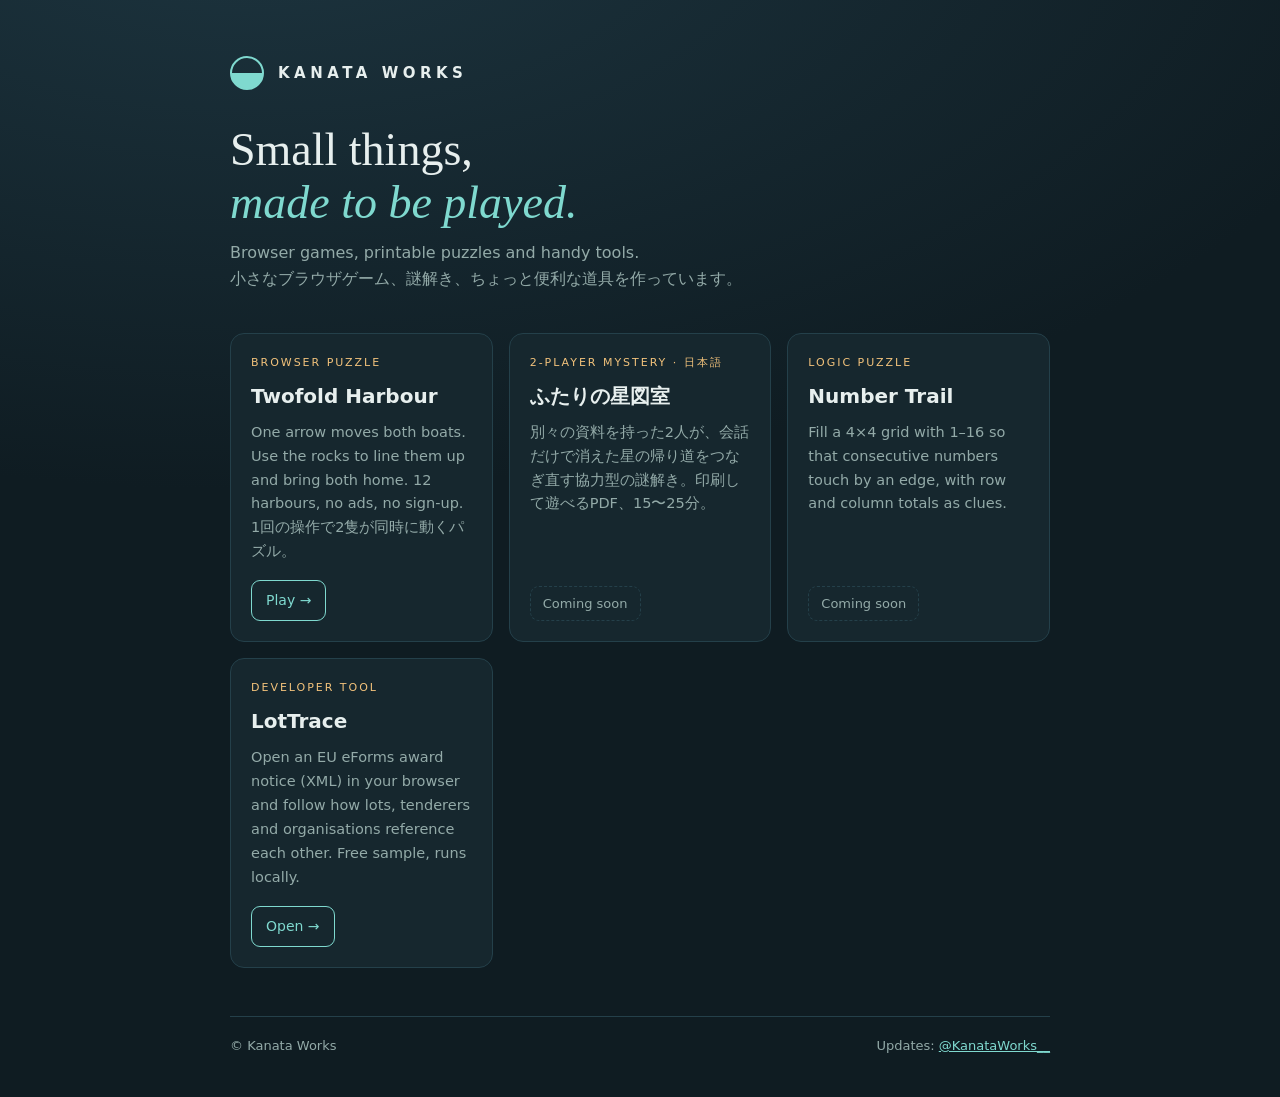
==== index.html @ 628b3748 "Add Kanata Works hub page" ====
<!doctype html>
<html lang="ja">
<head>
<meta charset="utf-8">
<meta name="viewport" content="width=device-width, initial-scale=1">
<title>Kanata Works — small games, puzzles & tools</title>
<meta name="description" content="Kanata Works: small browser games, printable puzzles and handy tools. 小さなブラウザゲーム・謎解き・ツールを作っています。">
<meta property="og:title" content="Kanata Works">
<meta property="og:description" content="Small browser games, printable puzzles and handy tools.">
<style>
:root{--bg:#0f1c22;--card:#16272e;--line:#24404a;--fg:#e7efee;--mute:#93aaa8;--accent:#7fd9cf;--amber:#f2c27b}
*{box-sizing:border-box}
body{margin:0;background:radial-gradient(1200px 600px at 20% -10%,#1d3540,var(--bg));color:var(--fg);font:16px/1.65 system-ui,-apple-system,"Segoe UI","Hiragino Sans","Noto Sans JP",sans-serif;min-height:100vh}
main{max-width:860px;margin:0 auto;padding:56px 20px 40px}
header{display:flex;align-items:center;gap:14px;margin-bottom:8px}
.mark{width:34px;height:34px;border-radius:50%;background:linear-gradient(180deg,transparent 50%,var(--accent) 50%);border:2px solid var(--accent)}
h1{font-size:15px;letter-spacing:.3em;margin:0;font-weight:700}
.lead{font-family:Georgia,"Times New Roman",serif;font-size:clamp(30px,6vw,46px);line-height:1.15;margin:34px 0 10px}
.lead em{color:var(--accent)}
.sub{color:var(--mute);margin:0 0 40px}
.grid{display:grid;grid-template-columns:repeat(auto-fit,minmax(240px,1fr));gap:16px}
.card{background:var(--card);border:1px solid var(--line);border-radius:14px;padding:20px;display:flex;flex-direction:column;gap:8px}
.kind{font-size:11px;letter-spacing:.18em;text-transform:uppercase;color:var(--amber)}
.card h2{margin:0;font-size:20px}
.card p{margin:0;color:var(--mute);font-size:14.5px;flex:1}
.card a.btn{align-self:flex-start;margin-top:8px;padding:8px 14px;border-radius:9px;border:1px solid var(--accent);color:var(--accent);text-decoration:none;font-size:14px}
.card a.btn:hover{background:var(--accent);color:var(--bg)}
.soon{align-self:flex-start;margin-top:8px;font-size:13px;color:var(--mute);border:1px dashed var(--line);padding:6px 12px;border-radius:9px}
footer{margin-top:48px;padding-top:18px;border-top:1px solid var(--line);color:var(--mute);font-size:13px;display:flex;justify-content:space-between;flex-wrap:wrap;gap:8px}
footer a{color:var(--accent)}
</style>
</head>
<body>
<main>
<header><div class="mark" aria-hidden="true"></div><h1>KANATA WORKS</h1></header>
<p class="lead">Small things,<br><em>made to be played.</em></p>
<p class="sub">Browser games, printable puzzles and handy tools.<br>小さなブラウザゲーム、謎解き、ちょっと便利な道具を作っています。</p>

<section class="grid">
  <article class="card">
    <span class="kind">Browser puzzle</span>
    <h2>Twofold Harbour</h2>
    <p>One arrow moves both boats. Use the rocks to line them up and bring both home. 12 harbours, no ads, no sign-up.<br>1回の操作で2隻が同時に動くパズル。</p>
    <a class="btn" href="https://twofold-harbour.hirohtht.chatgpt.site">Play →</a>
  </article>
  <article class="card">
    <span class="kind">2-player mystery · 日本語</span>
    <h2>ふたりの星図室</h2>
    <p>別々の資料を持った2人が、会話だけで消えた星の帰り道をつなぎ直す協力型の謎解き。印刷して遊べるPDF、15〜25分。</p>
    <span class="soon">Coming soon</span>
  </article>
  <article class="card">
    <span class="kind">Logic puzzle</span>
    <h2>Number Trail</h2>
    <p>Fill a 4×4 grid with 1–16 so that consecutive numbers touch by an edge, with row and column totals as clues.</p>
    <span class="soon">Coming soon</span>
  </article>
  <article class="card">
    <span class="kind">Developer tool</span>
    <h2>LotTrace</h2>
    <p>Open an EU eForms award notice (XML) in your browser and follow how lots, tenderers and organisations reference each other. Free sample, runs locally.</p>
    <a class="btn" href="https://lottrace.hirohtht.chatgpt.site/">Open →</a>
  </article>
</section>

<footer><span>© Kanata Works</span><span>Updates: <a href="https://x.com/KanataWorks__">@KanataWorks__</a></span></footer>
</main>
</body>
</html>
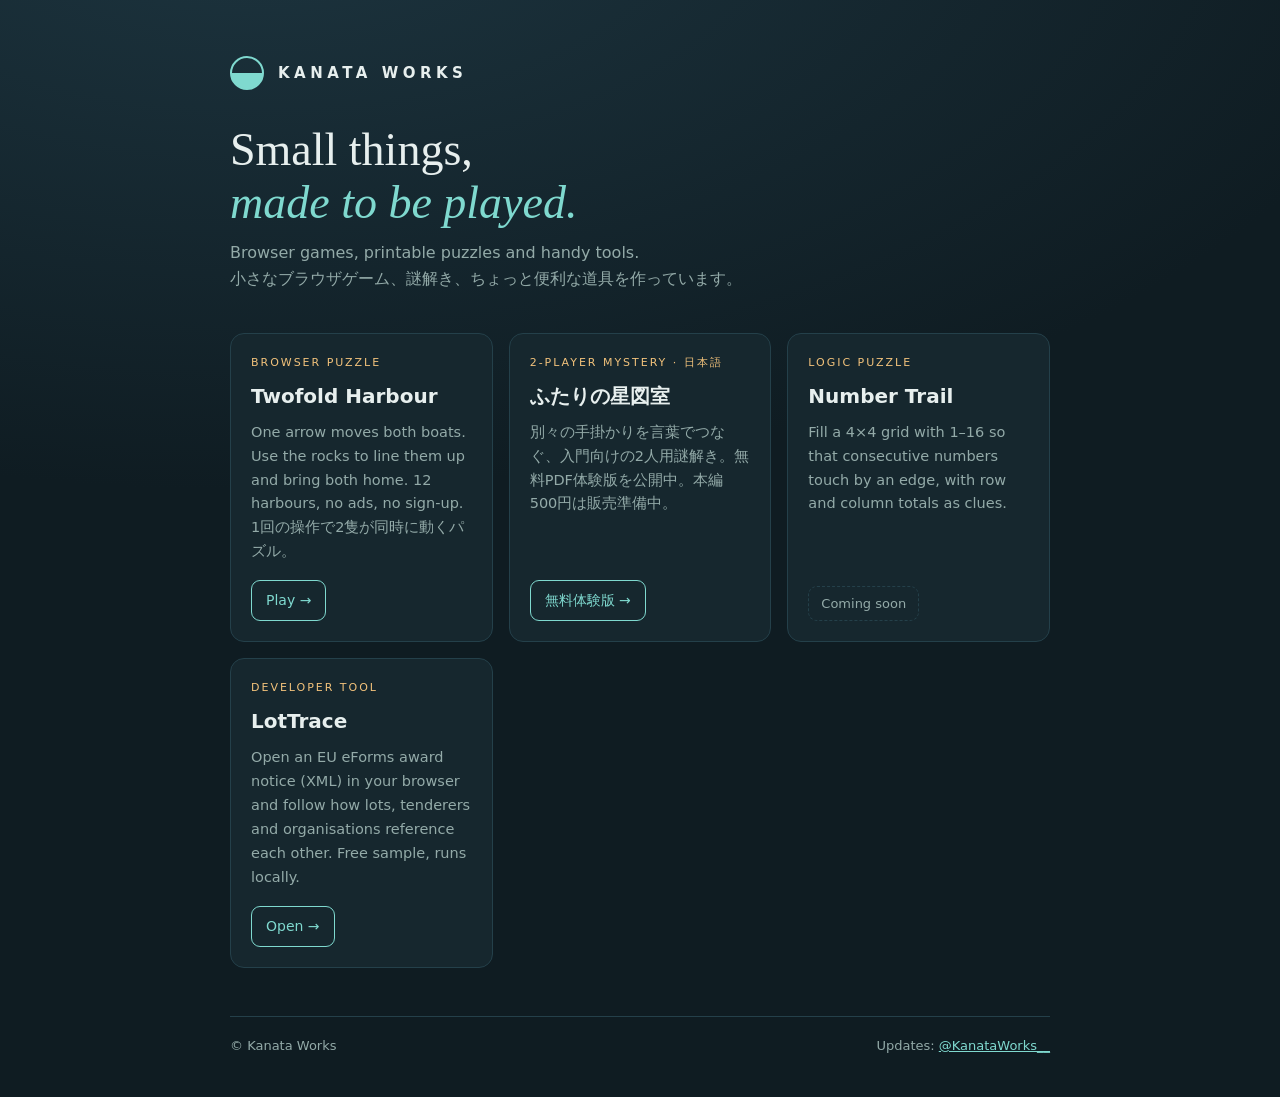
==== commit 21de5c92: "作品一覧からふたりの星図室の無料体験版へ案内" ====
--- a/index.html
+++ b/index.html
@@ -41,13 +41,13 @@
     <span class="kind">Browser puzzle</span>
     <h2>Twofold Harbour</h2>
     <p>One arrow moves both boats. Use the rocks to line them up and bring both home. 12 harbours, no ads, no sign-up.<br>1回の操作で2隻が同時に動くパズル。</p>
-    <a class="btn" href="https://twofold-harbour.hirohtht.chatgpt.site">Play →</a>
+    <a class="btn" href="twofold-harbour/">Play →</a>
   </article>
   <article class="card">
     <span class="kind">2-player mystery · 日本語</span>
     <h2>ふたりの星図室</h2>
-    <p>別々の資料を持った2人が、会話だけで消えた星の帰り道をつなぎ直す協力型の謎解き。印刷して遊べるPDF、15〜25分。</p>
-    <span class="soon">Coming soon</span>
+    <p>別々の手掛かりを言葉でつなぐ、入門向けの2人用謎解き。無料PDF体験版を公開中。本編500円は販売準備中。</p>
+    <a class="btn" href="star-chart-room/">無料体験版 →</a>
   </article>
   <article class="card">
     <span class="kind">Logic puzzle</span>
@@ -59,7 +59,7 @@
     <span class="kind">Developer tool</span>
     <h2>LotTrace</h2>
     <p>Open an EU eForms award notice (XML) in your browser and follow how lots, tenderers and organisations reference each other. Free sample, runs locally.</p>
-    <a class="btn" href="https://lottrace.hirohtht.chatgpt.site/">Open →</a>
+    <a class="btn" href="lottrace/">Open →</a>
   </article>
 </section>
 
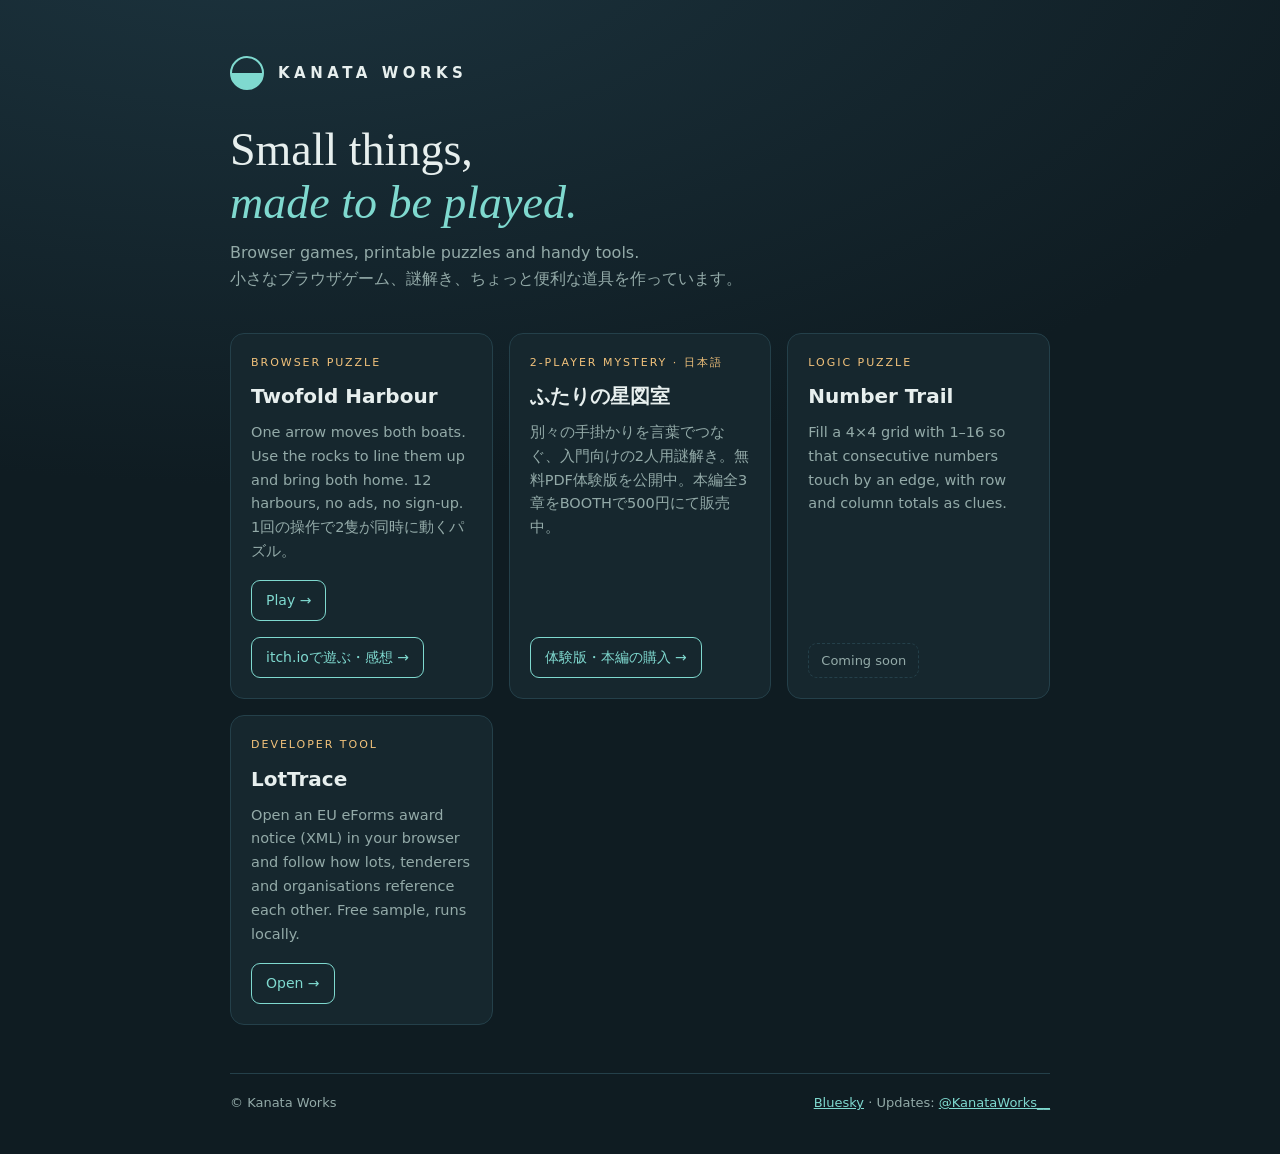
==== commit 6c62949e: "本編500円の販売開始と体験版配布先を案内" ====
--- a/index.html
+++ b/index.html
@@ -42,12 +42,13 @@
     <h2>Twofold Harbour</h2>
     <p>One arrow moves both boats. Use the rocks to line them up and bring both home. 12 harbours, no ads, no sign-up.<br>1回の操作で2隻が同時に動くパズル。</p>
     <a class="btn" href="twofold-harbour/">Play →</a>
+    <a class="btn" href="https://kanataworks.itch.io/twofold-harbour">itch.ioで遊ぶ・感想 →</a>
   </article>
   <article class="card">
     <span class="kind">2-player mystery · 日本語</span>
     <h2>ふたりの星図室</h2>
-    <p>別々の手掛かりを言葉でつなぐ、入門向けの2人用謎解き。無料PDF体験版を公開中。本編500円は販売準備中。</p>
-    <a class="btn" href="star-chart-room/">無料体験版 →</a>
+    <p>別々の手掛かりを言葉でつなぐ、入門向けの2人用謎解き。無料PDF体験版を公開中。本編全3章をBOOTHで500円にて販売中。</p>
+    <a class="btn" href="star-chart-room/">体験版・本編の購入 →</a>
   </article>
   <article class="card">
     <span class="kind">Logic puzzle</span>
@@ -63,7 +64,7 @@
   </article>
 </section>
 
-<footer><span>© Kanata Works</span><span>Updates: <a href="https://x.com/KanataWorks__">@KanataWorks__</a></span></footer>
+<footer><span>© Kanata Works</span><span><a href="https://bsky.app/profile/kanataworks.bsky.social">Bluesky</a> · Updates: <a href="https://x.com/KanataWorks__">@KanataWorks__</a></span></footer>
 </main>
 </body>
 </html>
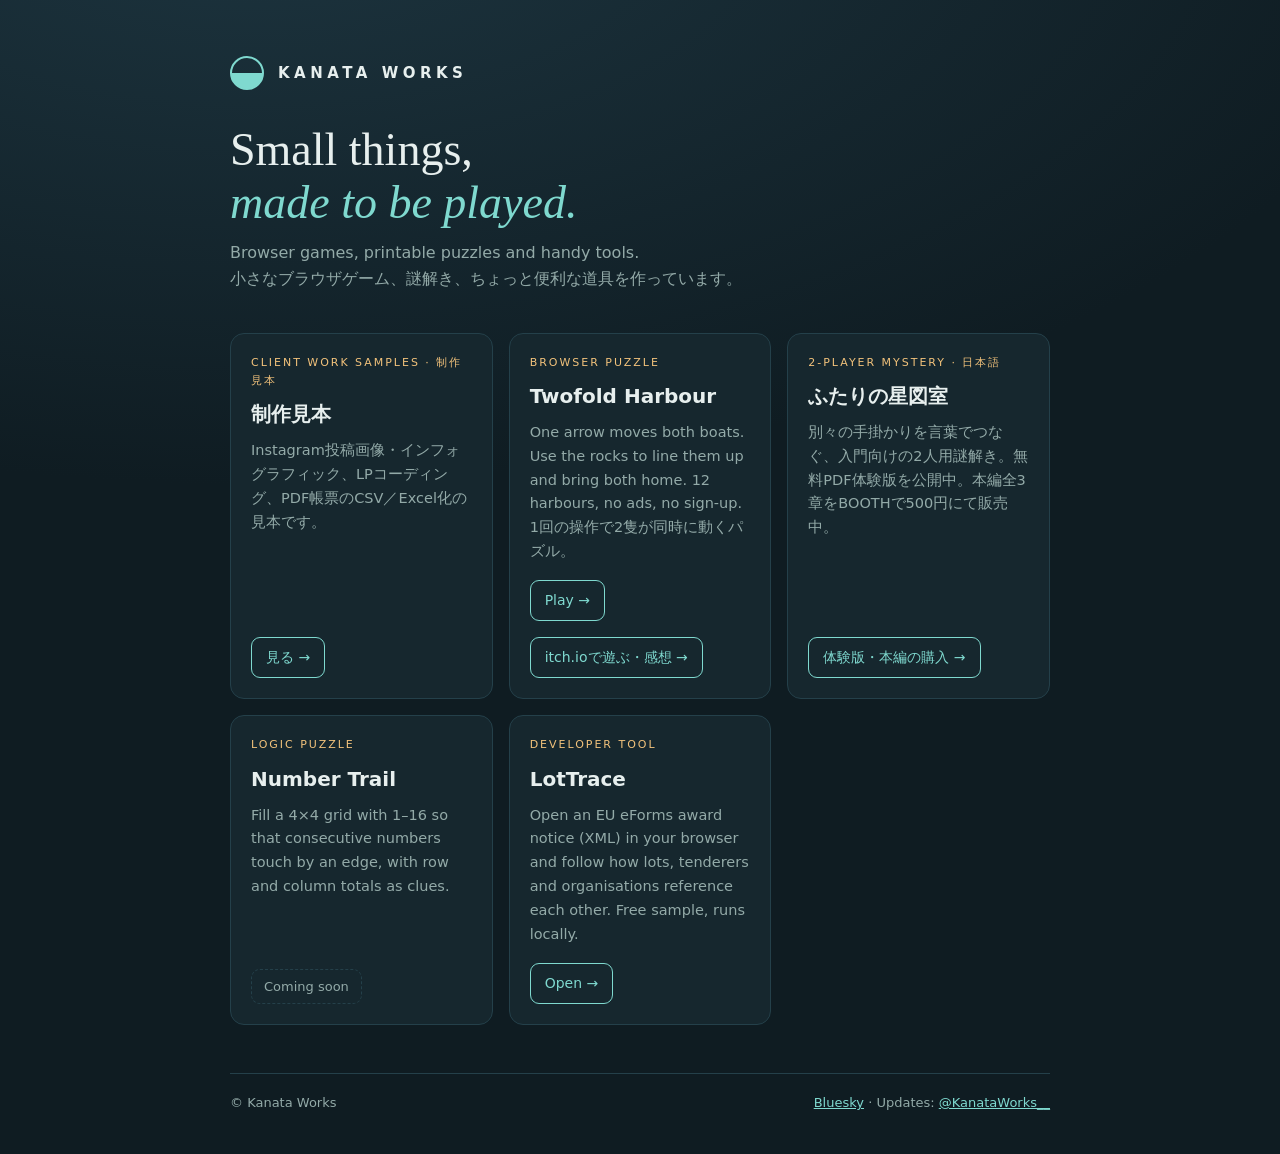
==== commit 0d951dec: "Link client work samples from top page" ====
--- a/index.html
+++ b/index.html
@@ -38,6 +38,12 @@
 
 <section class="grid">
   <article class="card">
+    <span class="kind">Client work samples · 制作見本</span>
+    <h2>制作見本</h2>
+    <p>Instagram投稿画像・インフォグラフィック、LPコーディング、PDF帳票のCSV／Excel化の見本です。</p>
+    <a class="btn" href="samples/">見る →</a>
+  </article>
+  <article class="card">
     <span class="kind">Browser puzzle</span>
     <h2>Twofold Harbour</h2>
     <p>One arrow moves both boats. Use the rocks to line them up and bring both home. 12 harbours, no ads, no sign-up.<br>1回の操作で2隻が同時に動くパズル。</p>
